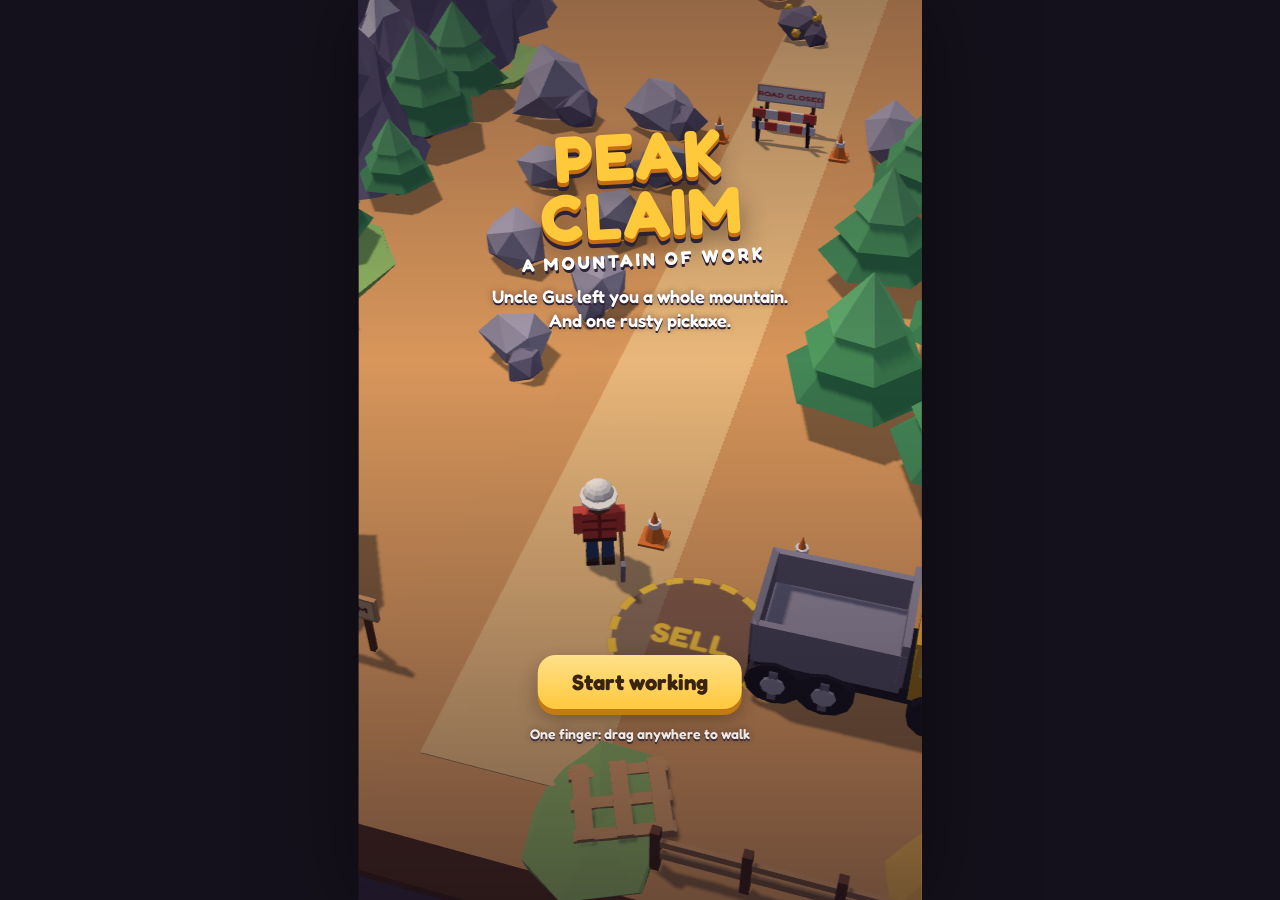
==== games/peak-claim/index.html @ 6ec35823 "Replace the Vue template with a games showcase A static one-page site with three games built with AI" ====
<!doctype html>
<html lang="en">
  <head>
    <meta charset="UTF-8" />
    <meta name="viewport" content="width=device-width, initial-scale=1.0, maximum-scale=1.0, user-scalable=no, viewport-fit=cover" />
    <meta name="theme-color" content="#2a2236" />
    <title>Peak Claim</title>
    <link rel="icon" href="data:image/svg+xml,%3Csvg xmlns='http://www.w3.org/2000/svg' viewBox='0 0 100 100'%3E%3Cpath d='M5 88 L40 25 L58 55 L70 40 L95 88 Z' fill='%23857d9c'/%3E%3Cpath d='M40 25 L50 43 L44 40 L36 46 L31 41 Z' fill='%23f4f2fa'/%3E%3Ccircle cx='76' cy='22' r='12' fill='%23ffc93c'/%3E%3C/svg%3E" />
    <link rel="preconnect" href="https://fonts.googleapis.com" />
    <link rel="preconnect" href="https://fonts.gstatic.com" crossorigin />
    <link href="https://fonts.googleapis.com/css2?family=Fredoka:wght@500;600;700&display=swap" rel="stylesheet" />
    <script type="module" crossorigin src="./assets/index-CNG8jBvJ.js"></script>
    <link rel="stylesheet" crossorigin href="./assets/index-GTu-6xmQ.css">
  </head>
  <body>
    <div id="app">
      <canvas id="game"></canvas>
      <div id="ui"></div>
    </div>
  </body>
</html>
---- games/peak-claim/assets/index-GTu-6xmQ.css ----
*{margin:0;padding:0;box-sizing:border-box;-webkit-tap-highlight-color:transparent}html,body{width:100%;height:100%;overflow:hidden;background:#15111c;user-select:none;-webkit-user-select:none;touch-action:none}#app{position:fixed;top:0;bottom:0;left:50%;transform:translate(-50%);width:min(100vw,62.5vh);overflow:hidden;background:linear-gradient(180deg,var(--sky-top, #4d4166) 0%,var(--sky-bot, #2a2236) 70%);box-shadow:0 0 80px #00000080}#game{position:absolute;top:0;right:0;bottom:0;left:0;width:100%;height:100%;display:block;touch-action:none}#ui{position:absolute;top:0;right:0;bottom:0;left:0;pointer-events:none;font-family:Fredoka,system-ui,sans-serif;font-weight:600;color:#fff;overflow:hidden}.interactive{pointer-events:auto}.outline{text-shadow:0 2px 0 #2b2236,0 0 6px rgba(43,34,54,.6)}.off{opacity:0;visibility:hidden}.ico{display:inline-block;width:1em;height:1em;vertical-align:-.15em;flex:none}.ico.coin{border-radius:50%;background:radial-gradient(circle at 35% 30%,#fff3b0,#ffc93c 45%,#e09a12);box-shadow:inset 0 0 0 2px #c27f0c}.ico.stone{border-radius:3px;background:#bdb8cb;box-shadow:inset -3px -3px #8a849c}.ico.wood{border-radius:50%;background:radial-gradient(circle,#f0bf88 0,#f0bf88 28%,#b0703f 30%,#b0703f);box-shadow:inset 0 0 0 2px #7a4526}.ico.gold{background:linear-gradient(#ffe590,#f2b21f);clip-path:polygon(18% 22%,82% 22%,100% 82%,0 82%)}.hud-top{position:absolute;top:max(10px,env(safe-area-inset-top));left:10px;right:10px;display:flex;gap:8px;align-items:center;transition:opacity .3s}.pill{display:flex;align-items:center;gap:6px;background:#20182ccc;border:2px solid rgba(255,255,255,.12);border-radius:999px;padding:5px 12px 5px 6px;font-size:21px;line-height:1;box-shadow:0 3px #00000040}.pill.money{min-width:100px}.pill.money .ico{font-size:26px}.pill.bump{animation:bump .25s ease-out}@keyframes bump{40%{transform:scale(1.12)}}.pill.day{flex:1;min-width:0;font-size:14px;gap:8px;padding:5px 12px 5px 7px}.sun{width:24px;height:24px;border-radius:50%;flex:none;background:radial-gradient(circle at 40% 35%,#fff6c9,#ffc93c 55%,#f29a1c);box-shadow:0 0 10px #ffc93c88}.sun.night{background:radial-gradient(circle at 68% 35%,#2c2444 38%,#ece8ff 40%);box-shadow:0 0 10px #c9c2ff66}.day-col{flex:1;display:flex;flex-direction:column;gap:4px;min-width:0}.day-row{display:flex;justify-content:space-between}.day-time{opacity:.75}.day-bar{height:7px;border-radius:4px;background:#ffffff26;overflow:hidden}.day-fill{height:100%;width:100%;border-radius:4px;background:linear-gradient(90deg,#ffe08a,#ff9f43)}.day-fill.late{background:linear-gradient(90deg,#ff9f43,#e2556f)}.icon-btn{width:40px;height:40px;flex:none;border-radius:50%;border:2px solid rgba(255,255,255,.12);background:#20182ccc;color:#fff;font-size:17px;cursor:pointer;box-shadow:0 3px #00000040}.objective{position:absolute;top:calc(max(10px,env(safe-area-inset-top)) + 54px);left:50%;transform:translate(-50%);width:max-content;max-width:calc(100% - 24px);background:#fff7e8;color:#2b2236;border-radius:16px;padding:8px 12px;font-size:15px;line-height:1.2;display:flex;align-items:center;gap:8px;box-shadow:0 4px #d9b98a,0 8px 20px #00000040;transition:opacity .3s}.obj-star{width:24px;height:24px;border-radius:50%;background:#ffc93c;display:grid;place-items:center;font-size:14px;flex:none;color:#8a5300;box-shadow:inset 0 -2px #e0a21c}.obj-prog{background:#2b2236;color:#ffc93c;border-radius:999px;padding:2px 8px;font-size:13px;flex:none}.objective.pop{animation:objpop .5s cubic-bezier(.2,1.6,.4,1)}@keyframes objpop{0%{transform:translate(-50%) scale(.6);opacity:0}to{transform:translate(-50%) scale(1);opacity:1}}.night-fx{position:absolute;top:0;right:0;bottom:0;left:0;opacity:0;background:radial-gradient(ellipse 85% 70% at 50% 55%,#0e0c2c00 45%,#0a0822b8)}.labels,.fx-layer{position:absolute;top:0;right:0;bottom:0;left:0}.pad-label{position:absolute;left:0;top:0;background:#20182cdb;border:2px solid rgba(255,255,255,.14);border-radius:12px;padding:5px 9px 6px;text-align:center;white-space:nowrap;box-shadow:0 3px #00000040;will-change:transform}.pad-label .t{font-size:12px;opacity:.95}.pad-label .s{font-size:10px;color:#ffd98a}.pad-label .w{font-size:11px;color:#ff8fa3}.pad-label.short{border-color:#e2556f;animation:nudge .35s ease-in-out}@keyframes nudge{25%{margin-left:-4px}75%{margin-left:4px}}.pad-label .costs{display:flex;gap:9px;justify-content:center;font-size:16px;margin-top:2px}.pad-label .c{display:flex;align-items:center;gap:3px}.pad-label .c.ok{opacity:.45}.pad-label .bar{margin-top:4px;height:5px;border-radius:3px;background:#ffffff26;overflow:hidden}.pad-label .bar i{display:block;height:100%;width:0;background:#ffc93c}.bubble{position:absolute;left:0;top:0;display:none;background:#e2556f;color:#fff;font-size:13px;padding:3px 9px;border-radius:9px;box-shadow:0 2px #9c2f45;white-space:nowrap}.bubble.warn{background:#2b2236;box-shadow:0 2px #000}.edge-arrow{position:absolute;left:0;top:0;width:0;height:0;margin:-12px 0 0 -14px;border-left:14px solid transparent;border-right:14px solid transparent;border-bottom:24px solid #ffc93c;filter:drop-shadow(0 2px 0 #2b2236);display:none}.float{position:absolute;left:0;top:0;font-size:19px;font-weight:700;color:#ffe08a;white-space:nowrap}.float.big{font-size:24px}.coin-fly{position:absolute;left:0;top:0;width:18px;height:18px;margin:-9px 0 0 -9px;border-radius:50%;background:radial-gradient(circle at 35% 30%,#fff3b0,#ffc93c 45%,#e09a12);box-shadow:inset 0 0 0 2px #c27f0c}.stick-base,.stick-knob{position:absolute;left:0;top:0;border-radius:50%;opacity:0;transition:opacity .12s}.stick-base{width:112px;height:112px;margin:-56px 0 0 -56px;border:3px solid rgba(255,255,255,.35);background:#ffffff14}.stick-knob{width:50px;height:50px;margin:-25px 0 0 -25px;background:#ffffffd9;box-shadow:0 3px #00000040}.stick-base.on,.stick-knob.on{opacity:1}.drive{position:absolute;bottom:max(20px,env(safe-area-inset-bottom));left:50%;transform:translate(-50%);display:flex;align-items:center;gap:10px;transition:opacity .2s}.drive-load{display:flex;flex-direction:column;align-items:center;background:#20182cdb;border:2px solid rgba(255,255,255,.14);border-radius:14px;padding:5px 14px;font-size:12px;line-height:1.15;box-shadow:0 3px #00000040}.drive-load b{font-size:19px;color:#ffd98a}.btn.hop{font-size:18px;padding:11px 24px;background:linear-gradient(#a5ecff,#6cc4f2);color:#12304a;box-shadow:0 5px #3b8bbd,0 8px 16px #0000004d}.btn.hop:active{box-shadow:0 2px #3b8bbd}.toasts{position:absolute;top:30%;left:0;right:0;display:flex;flex-direction:column;align-items:center;gap:8px}.toast{background:#20182ceb;border:2px solid rgba(255,255,255,.14);border-radius:14px;padding:9px 16px;font-size:17px;text-align:center;max-width:86%;animation:toast 2.6s ease forwards}.toast.gold{background:linear-gradient(#ffd45c,#f5a623);color:#3a2410;border-color:#fff6}@keyframes toast{0%{transform:scale(.5);opacity:0}10%{transform:scale(1.06);opacity:1}16%{transform:scale(1)}85%{opacity:1;transform:translateY(0)}to{opacity:0;transform:translateY(-20px)}}.screens{position:absolute;top:0;right:0;bottom:0;left:0;pointer-events:none}.screen{position:absolute;top:0;right:0;bottom:0;left:0;display:flex;align-items:center;justify-content:center;padding:22px}.screen.dim{background:#140e1c8c;animation:fade .3s}.screen.title{background:linear-gradient(180deg,#140e1c59,#140e1c00 40%,#140e1c8c);align-items:flex-start;padding-top:14vh}@keyframes fade{0%{opacity:0}}.title-wrap{display:flex;flex-direction:column;align-items:center;text-align:center;gap:16px}.logo{font-size:66px;line-height:.88;font-weight:700;color:#ffc93c;letter-spacing:1px;text-shadow:0 4px 0 #c46d12,0 8px 0 #2b2236,0 14px 26px rgba(0,0,0,.45);transform:rotate(-3deg)}.logo small{display:block;font-size:18px;color:#fff;letter-spacing:3px;margin-top:10px;text-shadow:0 3px 0 #2b2236;text-transform:uppercase}.tagline{font-size:18px;line-height:1.35}.hint{font-size:14px;opacity:.85}.title .btn{margin-top:34vh}.btn{font-family:inherit;font-weight:700;font-size:22px;color:#3a2410;background:linear-gradient(#ffe08a,#ffc93c);border:none;border-radius:18px;padding:14px 34px;box-shadow:0 6px #c47a12,0 10px 20px #0000004d;cursor:pointer}.btn:active{transform:translateY(4px);box-shadow:0 2px #c47a12}.pulse{animation:pulse 1.4s ease-in-out infinite}@keyframes pulse{50%{transform:scale(1.06)}}.card{background:#fff7e8;color:#2b2236;border-radius:26px;padding:22px 18px;width:100%;max-width:340px;text-align:center;box-shadow:0 8px #d9b98a,0 20px 40px #0006;animation:cardin .5s cubic-bezier(.2,1.5,.4,1)}@keyframes cardin{0%{transform:scale(.6) translateY(40px);opacity:0}}.kicker{font-size:12px;letter-spacing:2px;text-transform:uppercase;color:#a2785a}.card h2{font-size:26px;margin:4px 0 14px;line-height:1.1}.blurb{font-size:15px;color:#6d5444;margin:-6px 0 14px}.stats{display:grid;grid-template-columns:repeat(3,1fr);gap:8px;margin-bottom:14px}.stat{background:#fff;border-radius:14px;padding:10px 4px;box-shadow:inset 0 -3px #f0dcc0}.stat b{display:flex;align-items:center;justify-content:center;gap:4px;font-size:21px}.stat span{font-size:12px;color:#8a6a55}.share{margin-bottom:12px;font-size:14px;color:#6d5444}.share-bar{display:flex;height:12px;border-radius:6px;overflow:hidden;margin-bottom:6px;background:#eadbc6}.share-bar .you{background:#e2556f}.share-bar .crew{background:#f5a623}.tip{font-size:14px;background:#ffeec9;border-radius:12px;padding:8px 10px;margin-bottom:16px;color:#6d4a22;line-height:1.3}
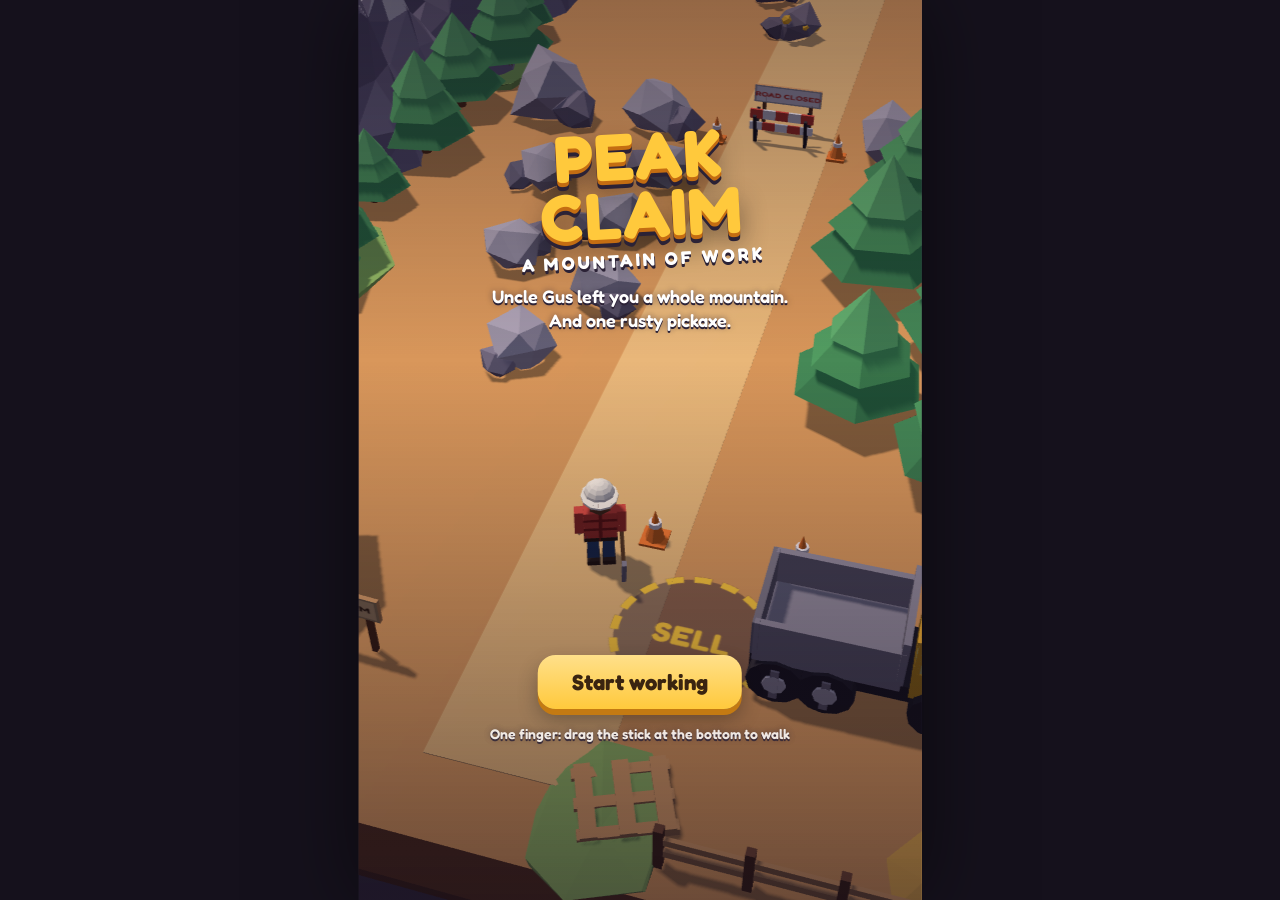
==== commit 4e835ce9: "Update Peak Claim to the fixed-joystick build" ====
--- a/games/peak-claim/index.html
+++ b/games/peak-claim/index.html
@@ -10,8 +10,8 @@
     <link rel="preconnect" href="https://fonts.gstatic.com" crossorigin />
     <link href="https://fonts.googleapis.com/css2?family=Fredoka:wght@500;600;700&display=swap" rel="stylesheet" /> 
-    <script type="module" crossorigin src="./assets/index-CNG8jBvJ.js"></script>
-    <link rel="stylesheet" crossorigin href="./assets/index-GTu-6xmQ.css">
+    <script type="module" crossorigin src="./assets/index-BlSeULWV.js"></script>
+    <link rel="stylesheet" crossorigin href="./assets/index-CjlTgJiE.css">
   </head>
   <body>
     <div id="app">
--- a/games/peak-claim/assets/index-CjlTgJiE.css
+++ b/games/peak-claim/assets/index-CjlTgJiE.css
@@ -0,0 +1 @@
+*{margin:0;padding:0;box-sizing:border-box;-webkit-tap-highlight-color:transparent}html,body{width:100%;height:100%;overflow:hidden;background:#15111c;user-select:none;-webkit-user-select:none;touch-action:none}#app{position:fixed;top:0;bottom:0;left:50%;transform:translate(-50%);width:min(100vw,62.5vh);overflow:hidden;background:linear-gradient(180deg,var(--sky-top, #4d4166) 0%,var(--sky-bot, #2a2236) 70%);box-shadow:0 0 80px #00000080}#game{position:absolute;top:0;right:0;bottom:0;left:0;width:100%;height:100%;display:block;touch-action:none}#ui{position:absolute;top:0;right:0;bottom:0;left:0;pointer-events:none;font-family:Fredoka,system-ui,sans-serif;font-weight:600;color:#fff;overflow:hidden;--stick-size: 120px;--stick-bottom: max(24px, calc(env(safe-area-inset-bottom) + 12px) )}.interactive{pointer-events:auto}.outline{text-shadow:0 2px 0 #2b2236,0 0 6px rgba(43,34,54,.6)}.off{opacity:0;visibility:hidden}.ico{display:inline-block;width:1em;height:1em;vertical-align:-.15em;flex:none}.ico.coin{border-radius:50%;background:radial-gradient(circle at 35% 30%,#fff3b0,#ffc93c 45%,#e09a12);box-shadow:inset 0 0 0 2px #c27f0c}.ico.stone{border-radius:3px;background:#bdb8cb;box-shadow:inset -3px -3px #8a849c}.ico.wood{border-radius:50%;background:radial-gradient(circle,#f0bf88 0,#f0bf88 28%,#b0703f 30%,#b0703f);box-shadow:inset 0 0 0 2px #7a4526}.ico.gold{background:linear-gradient(#ffe590,#f2b21f);clip-path:polygon(18% 22%,82% 22%,100% 82%,0 82%)}.hud-top{position:absolute;top:max(10px,env(safe-area-inset-top));left:10px;right:10px;display:flex;gap:8px;align-items:center;transition:opacity .3s}.pill{display:flex;align-items:center;gap:6px;background:#20182ccc;border:2px solid rgba(255,255,255,.12);border-radius:999px;padding:5px 12px 5px 6px;font-size:21px;line-height:1;box-shadow:0 3px #00000040}.pill.money{min-width:100px}.pill.money .ico{font-size:26px}.pill.bump{animation:bump .25s ease-out}@keyframes bump{40%{transform:scale(1.12)}}.pill.day{flex:1;min-width:0;font-size:14px;gap:8px;padding:5px 12px 5px 7px}.sun{width:24px;height:24px;border-radius:50%;flex:none;background:radial-gradient(circle at 40% 35%,#fff6c9,#ffc93c 55%,#f29a1c);box-shadow:0 0 10px #ffc93c88}.sun.night{background:radial-gradient(circle at 68% 35%,#2c2444 38%,#ece8ff 40%);box-shadow:0 0 10px #c9c2ff66}.day-col{flex:1;display:flex;flex-direction:column;gap:4px;min-width:0}.day-row{display:flex;justify-content:space-between}.day-time{opacity:.75}.day-bar{height:7px;border-radius:4px;background:#ffffff26;overflow:hidden}.day-fill{height:100%;width:100%;border-radius:4px;background:linear-gradient(90deg,#ffe08a,#ff9f43)}.day-fill.late{background:linear-gradient(90deg,#ff9f43,#e2556f)}.icon-btn{width:40px;height:40px;flex:none;border-radius:50%;border:2px solid rgba(255,255,255,.12);background:#20182ccc;color:#fff;font-size:17px;cursor:pointer;box-shadow:0 3px #00000040}.objective{position:absolute;top:calc(max(10px,env(safe-area-inset-top)) + 54px);left:50%;transform:translate(-50%);width:max-content;max-width:calc(100% - 24px);background:#fff7e8;color:#2b2236;border-radius:16px;padding:8px 12px;font-size:15px;line-height:1.2;display:flex;align-items:center;gap:8px;box-shadow:0 4px #d9b98a,0 8px 20px #00000040;transition:opacity .3s}.obj-star{width:24px;height:24px;border-radius:50%;background:#ffc93c;display:grid;place-items:center;font-size:14px;flex:none;color:#8a5300;box-shadow:inset 0 -2px #e0a21c}.obj-prog{background:#2b2236;color:#ffc93c;border-radius:999px;padding:2px 8px;font-size:13px;flex:none}.objective.pop{animation:objpop .5s cubic-bezier(.2,1.6,.4,1)}@keyframes objpop{0%{transform:translate(-50%) scale(.6);opacity:0}to{transform:translate(-50%) scale(1);opacity:1}}.night-fx{position:absolute;top:0;right:0;bottom:0;left:0;opacity:0;background:radial-gradient(ellipse 85% 70% at 50% 55%,#0e0c2c00 45%,#0a0822b8)}.labels,.fx-layer{position:absolute;top:0;right:0;bottom:0;left:0}.pad-label{position:absolute;left:0;top:0;background:#20182cdb;border:2px solid rgba(255,255,255,.14);border-radius:12px;padding:5px 9px 6px;text-align:center;white-space:nowrap;box-shadow:0 3px #00000040;will-change:transform}.pad-label .t{font-size:12px;opacity:.95}.pad-label .s{font-size:10px;color:#ffd98a}.pad-label .w{font-size:11px;color:#ff8fa3}.pad-label.short{border-color:#e2556f;animation:nudge .35s ease-in-out}@keyframes nudge{25%{margin-left:-4px}75%{margin-left:4px}}.pad-label .costs{display:flex;gap:9px;justify-content:center;font-size:16px;margin-top:2px}.pad-label .c{display:flex;align-items:center;gap:3px}.pad-label .c.ok{opacity:.45}.pad-label .bar{margin-top:4px;height:5px;border-radius:3px;background:#ffffff26;overflow:hidden}.pad-label .bar i{display:block;height:100%;width:0;background:#ffc93c}.bubble{position:absolute;left:0;top:0;display:none;background:#e2556f;color:#fff;font-size:13px;padding:3px 9px;border-radius:9px;box-shadow:0 2px #9c2f45;white-space:nowrap}.bubble.warn{background:#2b2236;box-shadow:0 2px #000}.edge-arrow{position:absolute;left:0;top:0;width:0;height:0;margin:-12px 0 0 -14px;border-left:14px solid transparent;border-right:14px solid transparent;border-bottom:24px solid #ffc93c;filter:drop-shadow(0 2px 0 #2b2236);display:none}.float{position:absolute;left:0;top:0;font-size:19px;font-weight:700;color:#ffe08a;white-space:nowrap}.float.big{font-size:24px}.coin-fly{position:absolute;left:0;top:0;width:18px;height:18px;margin:-9px 0 0 -9px;border-radius:50%;background:radial-gradient(circle at 35% 30%,#fff3b0,#ffc93c 45%,#e09a12);box-shadow:inset 0 0 0 2px #c27f0c}.stick{position:absolute;left:50%;bottom:var(--stick-bottom);width:var(--stick-size);height:var(--stick-size);margin-left:calc(var(--stick-size) / -2);opacity:.7;transition:opacity .15s,visibility .15s}.stick.active{opacity:1}.stick.off{opacity:0;visibility:hidden}.stick-base{position:absolute;top:0;right:0;bottom:0;left:0;border-radius:50%;border:3px solid rgba(255,255,255,.55);background:radial-gradient(circle,#20182c1f 30%,#20182c5c);box-shadow:0 3px #0003}.stick-knob{position:absolute;left:50%;top:50%;width:52px;height:52px;margin:-26px 0 0 -26px;border-radius:50%;background:radial-gradient(circle at 40% 35%,#fff,#ffffffd9 60%,#e1daf0d9);box-shadow:0 3px #00000040}.stick:not(.active) .stick-knob{transition:transform .15s ease-out}.drive{position:absolute;bottom:calc(var(--stick-bottom) + var(--stick-size) + 38px);left:50%;transform:translate(-50%);display:flex;align-items:center;gap:10px;transition:opacity .2s}.drive-load{display:flex;flex-direction:column;align-items:center;background:#20182cdb;border:2px solid rgba(255,255,255,.14);border-radius:14px;padding:5px 14px;font-size:12px;line-height:1.15;box-shadow:0 3px #00000040}.drive-load b{font-size:19px;color:#ffd98a}.btn.hop{font-size:18px;padding:11px 24px;background:linear-gradient(#a5ecff,#6cc4f2);color:#12304a;box-shadow:0 5px #3b8bbd,0 8px 16px #0000004d}.btn.hop:active{box-shadow:0 2px #3b8bbd}.toasts{position:absolute;top:30%;left:0;right:0;display:flex;flex-direction:column;align-items:center;gap:8px}.toast{background:#20182ceb;border:2px solid rgba(255,255,255,.14);border-radius:14px;padding:9px 16px;font-size:17px;text-align:center;max-width:86%;animation:toast 2.6s ease forwards}.toast.gold{background:linear-gradient(#ffd45c,#f5a623);color:#3a2410;border-color:#fff6}@keyframes toast{0%{transform:scale(.5);opacity:0}10%{transform:scale(1.06);opacity:1}16%{transform:scale(1)}85%{opacity:1;transform:translateY(0)}to{opacity:0;transform:translateY(-20px)}}.screens{position:absolute;top:0;right:0;bottom:0;left:0;pointer-events:none}.screen{position:absolute;top:0;right:0;bottom:0;left:0;display:flex;align-items:center;justify-content:center;padding:22px}.screen.dim{background:#140e1c8c;animation:fade .3s}.screen.title{background:linear-gradient(180deg,#140e1c59,#140e1c00 40%,#140e1c8c);align-items:flex-start;padding-top:14vh}@keyframes fade{0%{opacity:0}}.title-wrap{display:flex;flex-direction:column;align-items:center;text-align:center;gap:16px}.logo{font-size:66px;line-height:.88;font-weight:700;color:#ffc93c;letter-spacing:1px;text-shadow:0 4px 0 #c46d12,0 8px 0 #2b2236,0 14px 26px rgba(0,0,0,.45);transform:rotate(-3deg)}.logo small{display:block;font-size:18px;color:#fff;letter-spacing:3px;margin-top:10px;text-shadow:0 3px 0 #2b2236;text-transform:uppercase}.tagline{font-size:18px;line-height:1.35}.hint{font-size:14px;opacity:.85}.title .btn{margin-top:34vh}.btn{font-family:inherit;font-weight:700;font-size:22px;color:#3a2410;background:linear-gradient(#ffe08a,#ffc93c);border:none;border-radius:18px;padding:14px 34px;box-shadow:0 6px #c47a12,0 10px 20px #0000004d;cursor:pointer}.btn:active{transform:translateY(4px);box-shadow:0 2px #c47a12}.pulse{animation:pulse 1.4s ease-in-out infinite}@keyframes pulse{50%{transform:scale(1.06)}}.card{background:#fff7e8;color:#2b2236;border-radius:26px;padding:22px 18px;width:100%;max-width:340px;text-align:center;box-shadow:0 8px #d9b98a,0 20px 40px #0006;animation:cardin .5s cubic-bezier(.2,1.5,.4,1)}@keyframes cardin{0%{transform:scale(.6) translateY(40px);opacity:0}}.kicker{font-size:12px;letter-spacing:2px;text-transform:uppercase;color:#a2785a}.card h2{font-size:26px;margin:4px 0 14px;line-height:1.1}.blurb{font-size:15px;color:#6d5444;margin:-6px 0 14px}.stats{display:grid;grid-template-columns:repeat(3,1fr);gap:8px;margin-bottom:14px}.stat{background:#fff;border-radius:14px;padding:10px 4px;box-shadow:inset 0 -3px #f0dcc0}.stat b{display:flex;align-items:center;justify-content:center;gap:4px;font-size:21px}.stat span{font-size:12px;color:#8a6a55}.share{margin-bottom:12px;font-size:14px;color:#6d5444}.share-bar{display:flex;height:12px;border-radius:6px;overflow:hidden;margin-bottom:6px;background:#eadbc6}.share-bar .you{background:#e2556f}.share-bar .crew{background:#f5a623}.tip{font-size:14px;background:#ffeec9;border-radius:12px;padding:8px 10px;margin-bottom:16px;color:#6d4a22;line-height:1.3}
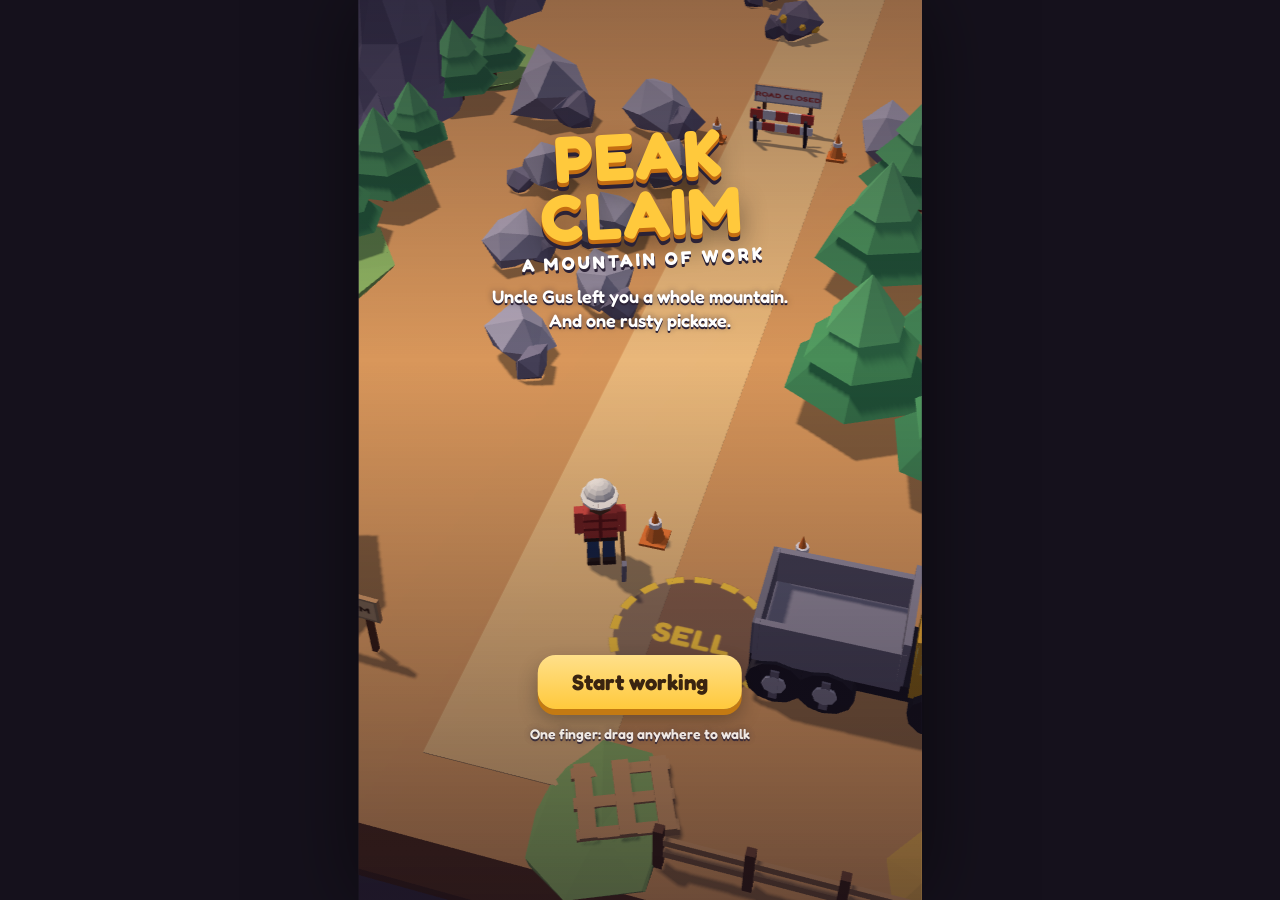
==== commit ef2a0c93: "Update Peak Claim: the stick spawns under the finger and its base stays put" ====
--- a/games/peak-claim/index.html
+++ b/games/peak-claim/index.html
@@ -10,8 +10,8 @@
     <link rel="preconnect" href="https://fonts.gstatic.com" crossorigin />
     <link href="https://fonts.googleapis.com/css2?family=Fredoka:wght@500;600;700&display=swap" rel="stylesheet" /> 
-    <script type="module" crossorigin src="./assets/index-BlSeULWV.js"></script>
-    <link rel="stylesheet" crossorigin href="./assets/index-CjlTgJiE.css">
+    <script type="module" crossorigin src="./assets/index-BfAK52vC.js"></script>
+    <link rel="stylesheet" crossorigin href="./assets/index-GTu-6xmQ.css">
   </head>
   <body>
     <div id="app">
--- a/games/peak-claim/assets/index-GTu-6xmQ.css
+++ b/games/peak-claim/assets/index-GTu-6xmQ.css
@@ -0,0 +1 @@
+*{margin:0;padding:0;box-sizing:border-box;-webkit-tap-highlight-color:transparent}html,body{width:100%;height:100%;overflow:hidden;background:#15111c;user-select:none;-webkit-user-select:none;touch-action:none}#app{position:fixed;top:0;bottom:0;left:50%;transform:translate(-50%);width:min(100vw,62.5vh);overflow:hidden;background:linear-gradient(180deg,var(--sky-top, #4d4166) 0%,var(--sky-bot, #2a2236) 70%);box-shadow:0 0 80px #00000080}#game{position:absolute;top:0;right:0;bottom:0;left:0;width:100%;height:100%;display:block;touch-action:none}#ui{position:absolute;top:0;right:0;bottom:0;left:0;pointer-events:none;font-family:Fredoka,system-ui,sans-serif;font-weight:600;color:#fff;overflow:hidden}.interactive{pointer-events:auto}.outline{text-shadow:0 2px 0 #2b2236,0 0 6px rgba(43,34,54,.6)}.off{opacity:0;visibility:hidden}.ico{display:inline-block;width:1em;height:1em;vertical-align:-.15em;flex:none}.ico.coin{border-radius:50%;background:radial-gradient(circle at 35% 30%,#fff3b0,#ffc93c 45%,#e09a12);box-shadow:inset 0 0 0 2px #c27f0c}.ico.stone{border-radius:3px;background:#bdb8cb;box-shadow:inset -3px -3px #8a849c}.ico.wood{border-radius:50%;background:radial-gradient(circle,#f0bf88 0,#f0bf88 28%,#b0703f 30%,#b0703f);box-shadow:inset 0 0 0 2px #7a4526}.ico.gold{background:linear-gradient(#ffe590,#f2b21f);clip-path:polygon(18% 22%,82% 22%,100% 82%,0 82%)}.hud-top{position:absolute;top:max(10px,env(safe-area-inset-top));left:10px;right:10px;display:flex;gap:8px;align-items:center;transition:opacity .3s}.pill{display:flex;align-items:center;gap:6px;background:#20182ccc;border:2px solid rgba(255,255,255,.12);border-radius:999px;padding:5px 12px 5px 6px;font-size:21px;line-height:1;box-shadow:0 3px #00000040}.pill.money{min-width:100px}.pill.money .ico{font-size:26px}.pill.bump{animation:bump .25s ease-out}@keyframes bump{40%{transform:scale(1.12)}}.pill.day{flex:1;min-width:0;font-size:14px;gap:8px;padding:5px 12px 5px 7px}.sun{width:24px;height:24px;border-radius:50%;flex:none;background:radial-gradient(circle at 40% 35%,#fff6c9,#ffc93c 55%,#f29a1c);box-shadow:0 0 10px #ffc93c88}.sun.night{background:radial-gradient(circle at 68% 35%,#2c2444 38%,#ece8ff 40%);box-shadow:0 0 10px #c9c2ff66}.day-col{flex:1;display:flex;flex-direction:column;gap:4px;min-width:0}.day-row{display:flex;justify-content:space-between}.day-time{opacity:.75}.day-bar{height:7px;border-radius:4px;background:#ffffff26;overflow:hidden}.day-fill{height:100%;width:100%;border-radius:4px;background:linear-gradient(90deg,#ffe08a,#ff9f43)}.day-fill.late{background:linear-gradient(90deg,#ff9f43,#e2556f)}.icon-btn{width:40px;height:40px;flex:none;border-radius:50%;border:2px solid rgba(255,255,255,.12);background:#20182ccc;color:#fff;font-size:17px;cursor:pointer;box-shadow:0 3px #00000040}.objective{position:absolute;top:calc(max(10px,env(safe-area-inset-top)) + 54px);left:50%;transform:translate(-50%);width:max-content;max-width:calc(100% - 24px);background:#fff7e8;color:#2b2236;border-radius:16px;padding:8px 12px;font-size:15px;line-height:1.2;display:flex;align-items:center;gap:8px;box-shadow:0 4px #d9b98a,0 8px 20px #00000040;transition:opacity .3s}.obj-star{width:24px;height:24px;border-radius:50%;background:#ffc93c;display:grid;place-items:center;font-size:14px;flex:none;color:#8a5300;box-shadow:inset 0 -2px #e0a21c}.obj-prog{background:#2b2236;color:#ffc93c;border-radius:999px;padding:2px 8px;font-size:13px;flex:none}.objective.pop{animation:objpop .5s cubic-bezier(.2,1.6,.4,1)}@keyframes objpop{0%{transform:translate(-50%) scale(.6);opacity:0}to{transform:translate(-50%) scale(1);opacity:1}}.night-fx{position:absolute;top:0;right:0;bottom:0;left:0;opacity:0;background:radial-gradient(ellipse 85% 70% at 50% 55%,#0e0c2c00 45%,#0a0822b8)}.labels,.fx-layer{position:absolute;top:0;right:0;bottom:0;left:0}.pad-label{position:absolute;left:0;top:0;background:#20182cdb;border:2px solid rgba(255,255,255,.14);border-radius:12px;padding:5px 9px 6px;text-align:center;white-space:nowrap;box-shadow:0 3px #00000040;will-change:transform}.pad-label .t{font-size:12px;opacity:.95}.pad-label .s{font-size:10px;color:#ffd98a}.pad-label .w{font-size:11px;color:#ff8fa3}.pad-label.short{border-color:#e2556f;animation:nudge .35s ease-in-out}@keyframes nudge{25%{margin-left:-4px}75%{margin-left:4px}}.pad-label .costs{display:flex;gap:9px;justify-content:center;font-size:16px;margin-top:2px}.pad-label .c{display:flex;align-items:center;gap:3px}.pad-label .c.ok{opacity:.45}.pad-label .bar{margin-top:4px;height:5px;border-radius:3px;background:#ffffff26;overflow:hidden}.pad-label .bar i{display:block;height:100%;width:0;background:#ffc93c}.bubble{position:absolute;left:0;top:0;display:none;background:#e2556f;color:#fff;font-size:13px;padding:3px 9px;border-radius:9px;box-shadow:0 2px #9c2f45;white-space:nowrap}.bubble.warn{background:#2b2236;box-shadow:0 2px #000}.edge-arrow{position:absolute;left:0;top:0;width:0;height:0;margin:-12px 0 0 -14px;border-left:14px solid transparent;border-right:14px solid transparent;border-bottom:24px solid #ffc93c;filter:drop-shadow(0 2px 0 #2b2236);display:none}.float{position:absolute;left:0;top:0;font-size:19px;font-weight:700;color:#ffe08a;white-space:nowrap}.float.big{font-size:24px}.coin-fly{position:absolute;left:0;top:0;width:18px;height:18px;margin:-9px 0 0 -9px;border-radius:50%;background:radial-gradient(circle at 35% 30%,#fff3b0,#ffc93c 45%,#e09a12);box-shadow:inset 0 0 0 2px #c27f0c}.stick-base,.stick-knob{position:absolute;left:0;top:0;border-radius:50%;opacity:0;transition:opacity .12s}.stick-base{width:112px;height:112px;margin:-56px 0 0 -56px;border:3px solid rgba(255,255,255,.35);background:#ffffff14}.stick-knob{width:50px;height:50px;margin:-25px 0 0 -25px;background:#ffffffd9;box-shadow:0 3px #00000040}.stick-base.on,.stick-knob.on{opacity:1}.drive{position:absolute;bottom:max(20px,env(safe-area-inset-bottom));left:50%;transform:translate(-50%);display:flex;align-items:center;gap:10px;transition:opacity .2s}.drive-load{display:flex;flex-direction:column;align-items:center;background:#20182cdb;border:2px solid rgba(255,255,255,.14);border-radius:14px;padding:5px 14px;font-size:12px;line-height:1.15;box-shadow:0 3px #00000040}.drive-load b{font-size:19px;color:#ffd98a}.btn.hop{font-size:18px;padding:11px 24px;background:linear-gradient(#a5ecff,#6cc4f2);color:#12304a;box-shadow:0 5px #3b8bbd,0 8px 16px #0000004d}.btn.hop:active{box-shadow:0 2px #3b8bbd}.toasts{position:absolute;top:30%;left:0;right:0;display:flex;flex-direction:column;align-items:center;gap:8px}.toast{background:#20182ceb;border:2px solid rgba(255,255,255,.14);border-radius:14px;padding:9px 16px;font-size:17px;text-align:center;max-width:86%;animation:toast 2.6s ease forwards}.toast.gold{background:linear-gradient(#ffd45c,#f5a623);color:#3a2410;border-color:#fff6}@keyframes toast{0%{transform:scale(.5);opacity:0}10%{transform:scale(1.06);opacity:1}16%{transform:scale(1)}85%{opacity:1;transform:translateY(0)}to{opacity:0;transform:translateY(-20px)}}.screens{position:absolute;top:0;right:0;bottom:0;left:0;pointer-events:none}.screen{position:absolute;top:0;right:0;bottom:0;left:0;display:flex;align-items:center;justify-content:center;padding:22px}.screen.dim{background:#140e1c8c;animation:fade .3s}.screen.title{background:linear-gradient(180deg,#140e1c59,#140e1c00 40%,#140e1c8c);align-items:flex-start;padding-top:14vh}@keyframes fade{0%{opacity:0}}.title-wrap{display:flex;flex-direction:column;align-items:center;text-align:center;gap:16px}.logo{font-size:66px;line-height:.88;font-weight:700;color:#ffc93c;letter-spacing:1px;text-shadow:0 4px 0 #c46d12,0 8px 0 #2b2236,0 14px 26px rgba(0,0,0,.45);transform:rotate(-3deg)}.logo small{display:block;font-size:18px;color:#fff;letter-spacing:3px;margin-top:10px;text-shadow:0 3px 0 #2b2236;text-transform:uppercase}.tagline{font-size:18px;line-height:1.35}.hint{font-size:14px;opacity:.85}.title .btn{margin-top:34vh}.btn{font-family:inherit;font-weight:700;font-size:22px;color:#3a2410;background:linear-gradient(#ffe08a,#ffc93c);border:none;border-radius:18px;padding:14px 34px;box-shadow:0 6px #c47a12,0 10px 20px #0000004d;cursor:pointer}.btn:active{transform:translateY(4px);box-shadow:0 2px #c47a12}.pulse{animation:pulse 1.4s ease-in-out infinite}@keyframes pulse{50%{transform:scale(1.06)}}.card{background:#fff7e8;color:#2b2236;border-radius:26px;padding:22px 18px;width:100%;max-width:340px;text-align:center;box-shadow:0 8px #d9b98a,0 20px 40px #0006;animation:cardin .5s cubic-bezier(.2,1.5,.4,1)}@keyframes cardin{0%{transform:scale(.6) translateY(40px);opacity:0}}.kicker{font-size:12px;letter-spacing:2px;text-transform:uppercase;color:#a2785a}.card h2{font-size:26px;margin:4px 0 14px;line-height:1.1}.blurb{font-size:15px;color:#6d5444;margin:-6px 0 14px}.stats{display:grid;grid-template-columns:repeat(3,1fr);gap:8px;margin-bottom:14px}.stat{background:#fff;border-radius:14px;padding:10px 4px;box-shadow:inset 0 -3px #f0dcc0}.stat b{display:flex;align-items:center;justify-content:center;gap:4px;font-size:21px}.stat span{font-size:12px;color:#8a6a55}.share{margin-bottom:12px;font-size:14px;color:#6d5444}.share-bar{display:flex;height:12px;border-radius:6px;overflow:hidden;margin-bottom:6px;background:#eadbc6}.share-bar .you{background:#e2556f}.share-bar .crew{background:#f5a623}.tip{font-size:14px;background:#ffeec9;border-radius:12px;padding:8px 10px;margin-bottom:16px;color:#6d4a22;line-height:1.3}
